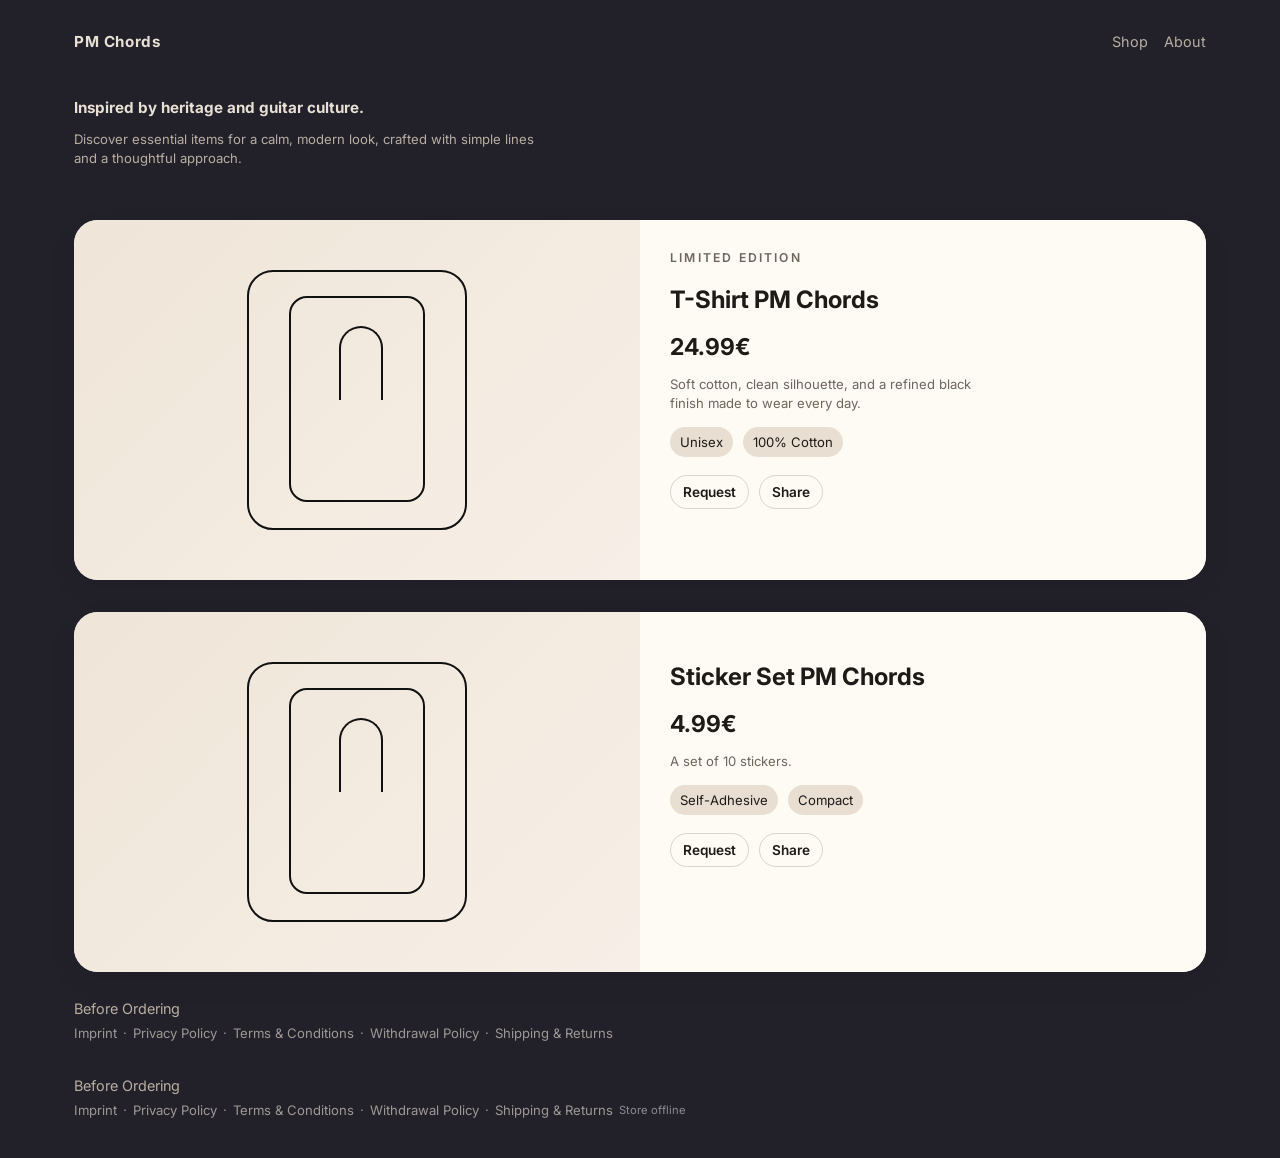
==== index.html @ fbcbb56b "Add before-ordering section and legal links" ====
<!DOCTYPE html>

<html lang="en">
  <head>
    <meta charset="UTF-8" />
    <meta name="viewport" content="width=device-width, initial-scale=1.0" />

    <title>PM Chords</title>

    <link
      rel="icon"
      type="image/png"
      sizes="16x16"
      href="assets/Favicon (16x16).png"
    />

    <link
      rel="icon"
      type="image/png"
      sizes="32x32"
      href="assets/Favicon (32x32).png"
    />

    <meta
      name="description"
      content="PM Chords offers carefully selected items inspired by heritage and guitar culture, crafted with simple lines and a thoughtful approach."
    />

    <meta property="og:url" content="https://pmchords.github.io/" />

    <link rel="preconnect" href="https://fonts.googleapis.com" />
    <link
      rel="preconnect"
      href="https://fonts.gstatic.com"
      crossorigin
    />

    <link
      href="https://fonts.googleapis.com/css2?family=Inter:wght@400;500;600;700&display=swap"
      rel="stylesheet"
    />

    <link
      href="https://fonts.cdnfonts.com/css/ro-spritendo"
      rel="stylesheet"
    />

    <link rel="stylesheet" href="style.css" />
  </head>

  <body>
    <div class="page-shell">

      <header class="topbar">
        <a class="brand" href="/">PM Chords</a>

        <nav class="topnav">
          <a href="#shop">Shop</a>

          <div class="about-wrapper">
            <a href="#" id="about-link" class="about-link">About</a>

            <div
              class="about-popover"
              id="about-popover"
              hidden
            >
              <p>
                A welcoming store with a carefully selected collection of unique pieces you won't find elsewhere.
                Open 10am–1pm and 2:30–7pm. Find us on
                <a
                  href="https://www.instagram.com/pmchordsonline"
                  target="_blank"
                  rel="noopener noreferrer"
                >Instagram</a>
                for updates &amp; events.
              </p>
            </div>
          </div>
        </nav>
      </header>

      <main>

        <section class="hero" id="about">
          <div class="hero-copy">
            <h1>Inspired by heritage and guitar culture.</h1>

            <p class="hero-text">
              Discover essential items for a calm, modern look,
              crafted with simple lines and a thoughtful approach.
            </p>
          </div>
        </section>

        <section class="product-section" id="shop">

          <article class="product-card">

            <div class="product-image">
              <div class="shirt-outline"></div>
            </div>

            <div class="product-details">

              <p class="eyebrow">Limited edition</p>

              <h2>T-Shirt PM Chords</h2>

              <p class="price">24.99€</p>

              <p class="description">
                Soft cotton, clean silhouette,
                and a refined black finish made
                to wear every day.
              </p>

              <div class="product-meta">
                <span>Unisex</span>
                <span>100% Cotton</span>
              </div>

              <div class="product-actions">

                <button
                  class="btn btn-share request-button"
                  id="request-button"
                  type="button"
                >
                  Request
                </button>

                <button
                  class="btn btn-share"
                  id="share-button"
                  type="button"
                >
                  Share
                </button>

              </div>

            </div>

          </article>

          <div class="product-spacer"></div>

          <article class="product-card">

            <div class="product-image">
              <div class="shirt-outline"></div>
            </div>

            <div class="product-details">

              <h2>Sticker Set PM Chords</h2>

              <p class="price">4.99€</p>

              <p class="description">
                A set of 10 stickers.
              </p>

              <div class="product-meta">
                <span>Self-Adhesive</span>
                <span>Compact</span>
              </div>

              <div class="product-actions">

                <button
                  class="btn btn-share request-button"
                  id="sticker-request-button"
                  type="button"
                >
                  Request
                </button>

                <button
                  class="btn btn-share"
                  id="sticker-share-button"
                  type="button"
                >
                  Share
                </button>

              </div>

            </div>

          </article>

        </section>

        <div class="bottom-info">

          <div class="before-ordering-wrapper">

            <span
              class="before-ordering-link"
              id="before-ordering-link"
            >
              Before Ordering
            </span>

            <div
              class="before-ordering-popover"
              id="before-ordering-popover"
            >
              <p>
                Before ordering, please review our
                <a href="terms.html">Terms &amp; Conditions</a>
                and
                <a href="withdrawal.html">Withdrawal Policy</a>.
              </p>
            </div>

          </div>

          <div class="legal-links">
            <a href="imprint.html">Imprint</a>
            <span>·</span>
            <a href="privacy.html">Privacy Policy</a>
            <span>·</span>
            <a href="terms.html">Terms &amp; Conditions</a>
            <span>·</span>
            <a href="withdrawal.html">Withdrawal Policy</a>
            <span>·</span>
            <a href="shipping.html">Shipping &amp; Returns</a>
          </div>

         <div class="bottom-info">

  <div class="before-ordering-wrapper">

    <span
      class="before-ordering-link"
      id="before-ordering-link"
    >
      Before Ordering
    </span>

    <div
      class="before-ordering-popover"
      id="before-ordering-popover"
    >
      <p>
        Before ordering, please review our
        <a href="terms.html">Terms &amp; Conditions</a>
        and
        <a href="withdrawal.html">Withdrawal Policy</a>.
      </p>
    </div>

  </div>

  <div class="legal-links">
    <a href="imprint.html">Imprint</a>
    <span>·</span>
    <a href="privacy.html">Privacy Policy</a>
    <span>·</span>
    <a href="terms.html">Terms &amp; Conditions</a>
    <span>·</span>
    <a href="withdrawal.html">Withdrawal Policy</a>
    <span>·</span>
    <a href="shipping.html">Shipping &amp; Returns</a>

    <span
      class="store-status"
      id="store-status"
    >
      Store offline
    </span>
  </div>

</div>

        </div>

      </main>

    </div>
  </body>
</html>
---- style.css ----
:root {
  color-scheme: dark;
  --bg: #22212A;
  --panel: #fefbf5;
  --text: #E8E0D5;
  --muted: #B9AEA2;
  --accent: #111111;
  --accent-soft: #e8ded2;
}

* {
  box-sizing: border-box;
}

body {
  margin: 0;
  font-family: "RO Spritendo", "Inter", sans-serif;
  background: var(--bg);
  color: var(--text);
  overflow-x: auto;
}

img {
  max-width: 100%;
  display: block;
}

.page-shell {
  max-width: 1180px;
  min-width: 980px;
  margin: 0 auto;
  padding: 24px;
}

.topbar {
  display: flex;
  justify-content: space-between;
  align-items: center;
  padding: 8px 0 24px;
  gap: 16px;
}

.brand {
  text-decoration: none;
  color: var(--text);
  font-weight: 700;
  font-size: 0.95rem;
  letter-spacing: 0.04em;
  text-transform: none;
}

.topnav {
  display: flex;
  gap: 16px;
}

.topnav a {
  text-decoration: none;
  color: var(--muted);
  font-size: 0.9rem;
}

.hero {
  display: grid;
  grid-template-columns: 1.2fr 0.8fr;
  gap: 32px;
  align-items: center;
  padding: 24px 0 36px;
}

.eyebrow {
  margin: 0 0 8px;
  color: #6e655c;
  letter-spacing: 0.18em;
  text-transform: uppercase;
  font-size: 0.76rem;
  font-weight: 600;
}

.hero h1 {
  margin: 0 0 10px;
  font-size: clamp(0.8rem, 1.4vw, 0.95rem);
  line-height: 1.15;
}

.hero-text {
  max-width: 460px;
  color: var(--muted);
  line-height: 1.45;
  font-size: 0.82rem;
  margin-bottom: 16px;
}

.btn {
  border: none;
  border-radius: 999px;
  padding: 10px 16px;
  font: inherit;
  font-weight: 600;
  cursor: pointer;
  transition: transform 0.2s ease, box-shadow 0.2s ease;
}

.btn:disabled {
  cursor: default;
}

.request-button:disabled {
  opacity: 0.45;
  transform: none;
  box-shadow: none;
}

.btn:hover {
  transform: translateY(-1px);
}

.btn-primary {
  text-decoration: none;
  display: inline-block;
  background: var(--accent);
  color: white;
  box-shadow: 0 8px 24px rgba(17, 17, 17, 0.12);
}

.product-card {
  border-radius: 24px;
  background: var(--panel);
  box-shadow: 0 10px 30px rgba(17, 17, 17, 0.06);
}

.hero-card {
  background: transparent;
  border: none;
  box-shadow: none;
  padding: 0;
  width: auto;
  max-width: 220px;
  display: inline-flex;
  align-items: center;
  justify-content: center;
  justify-self: center;
}

.hero-image {
  width: 147px;
  height: 147px;
  display: block;
  object-fit: contain;
  background: transparent;
  filter: none;
}

.product-card {
  display: grid;
  grid-template-columns: 1fr 1fr;
  overflow: hidden;
}

.product-image {
  background: linear-gradient(135deg, #efe5d8, #f7efe7);
  display: grid;
  place-items: center;
  min-height: 360px;
}

.shirt-outline {
  width: 220px;
  height: 260px;
  border: 2px solid var(--accent);
  border-radius: 26px;
  position: relative;
}

.shirt-outline::before {
  content: "";
  position: absolute;
  inset: 24px 40px 26px 40px;
  border: 2px solid var(--accent);
  border-radius: 18px;
}

.shirt-outline::after {
  content: "";
  position: absolute;
  top: 54px;
  left: 90px;
  width: 40px;
  height: 72px;
  border-top: 2px solid var(--accent);
  border-left: 2px solid var(--accent);
  border-right: 2px solid var(--accent);
  border-radius: 24px 24px 0 0;
}

.product-details {
  padding: 30px;
  background: var(--panel);
}

.product-details h2,
.product-details .price {
  color: #1d1a17;
}

.price {
  font-size: 1.45rem;
  font-weight: 700;
  margin: 8px 0 12px;
}

.description {
  color: #6e655c;
  line-height: 1.45;
  font-size: 0.82rem;
  margin-bottom: 14px;
  max-width: 320px;
}

.product-meta {
  display: flex;
  flex-wrap: wrap;
  gap: 10px;
  margin-bottom: 18px;
}

.product-meta span {
  padding: 7px 10px;
  background: var(--accent-soft);
  border-radius: 999px;
  font-size: 0.82rem;
  color: #1d1a17;
}

.btn-secondary {
  background: var(--accent);
  color: white;
}

.product-actions {
  display: flex;
  gap: 10px;
  flex-wrap: wrap;
}

.btn-share {
  background: transparent;
  color: #1d1a17;
  border: 1px solid rgba(17, 17, 17, 0.16);
  padding: 8px 12px;
  font-size: 0.85rem;
  line-height: 1.2;
  display: inline-flex;
  align-items: center;
  justify-content: center;
  text-decoration: none;
}

.about-wrapper {
  position: relative;
  display: inline-flex;
  align-items: center;
}

.about-link {
  position: relative;
}

.about-popover {
  position: absolute;
  top: calc(100% + 8px);
  left: 50%;
  transform: translateX(-50%);
  width: min(360px, 86vw);
  background: var(--panel);
  border: 1px solid rgba(17, 17, 17, 0.08);
  border-radius: 14px;
  box-shadow: 0 12px 28px rgba(17, 17, 17, 0.12);
  padding: 14px 16px;
  z-index: 20;
}

.about-popover p {
  margin: 0;
  font-size: 0.78rem;
  line-height: 1.5;
  color: #6e655c;
}

.about-popover p + p {
  margin-top: 16px;
}

.about-popover a {
  color: #6e655c;
  text-decoration: none;
  font-size: inherit;
}

.about-popover a:visited {
  color: #6e655c;
  text-decoration: none;
}

.about-popover a:hover {
  color: #6e655c;
  text-decoration: none;
}

.bottom-info {
  display: flex;
  flex-direction: column;
  align-items: flex-start;
  gap: 8px;
  padding: 28px 0 8px;
}

.before-ordering-wrapper {
  position: relative;
  display: inline-flex;
  align-items: center;
}

.before-ordering-wrapper::after {
  content: "";
  position: absolute;
  bottom: 100%;
  left: 0;
  width: 100%;
  height: 4px;
}

.before-ordering-link {
  text-decoration: none;
  color: var(--muted);
  font-size: 0.9rem;
}

.before-ordering-link:hover {
  color: var(--text);
}

.before-ordering-popover {
  position: absolute;
  bottom: calc(100% + 4px);
  left: 0;

  width: 360px;

  background: var(--panel);
  border: 1px solid rgba(17, 17, 17, 0.08);
  border-radius: 14px;
  box-shadow: 0 12px 28px rgba(17, 17, 17, 0.12);

  padding: 14px 16px;

  z-index: 20;

  opacity: 0;
  visibility: hidden;
  pointer-events: none;

  transition:
    opacity 0.25s ease,
    visibility 0.25s ease;
}

.before-ordering-wrapper:hover .before-ordering-popover,
.before-ordering-wrapper:focus-within .before-ordering-popover {
  opacity: 1;
  visibility: visible;
  pointer-events: auto;
}

.before-ordering-popover p {
  margin: 0;
  font-size: 0.78rem;
  line-height: 1.5;
  color: #6e655c;
}

.before-ordering-popover a {
  color: #1d1a17;
  text-decoration: underline;
  text-underline-offset: 2px;
}

.before-ordering-popover a:hover {
  opacity: 0.7;
}

.legal-links {
  display: flex;
  align-items: center;
  gap: 6px;
  color: #9f9894;
  font-size: 0.82rem;
}

.legal-links a {
  color: #9f9894;
  text-decoration: none;
}

.legal-links a:visited {
  color: #9f9894;
}

.legal-links a:hover {
  color: #b9aea2;
  text-decoration: none;
}

.legal-back {
  margin-top: 32px;
}

.legal-back a {
  color: #9f9894;
  text-decoration: none;
}

.legal-back a:visited {
  color: #9f9894;
}

.legal-back a:hover {
  color: #b9aea2;
  text-decoration: none;
}

.email-link {
  color: #8f8a91;
  text-decoration: none;
}

.email-link:visited {
  color: #8f8a91;
  text-decoration: none;
}

.email-link:hover {
  color: #77727a;
  text-decoration: none;
}

.privacy-link {
  color: #8f8a91;
  text-decoration: none;
}

.privacy-link:visited {
  color: #8f8a91;
  text-decoration: none;
}

.privacy-link:hover {
  color: #77727a;
  text-decoration: none;
}

.product-spacer {
  height: 32px;
}

.legal-content p {
  color: var(--muted);
}

.legal-content h1 {
  font-size: 1.7rem;
  line-height: 1.2;
}

.legal-content h2 {
  font-size: 1.1rem;
  line-height: 1.3;
}

.withdrawal-link {
  color: #8f8a91;
  text-decoration: none;
}

.withdrawal-link:visited {
  color: #8f8a91;
  text-decoration: none;
}

.withdrawal-link:hover {
  color: #77727a;
  text-decoration: none;
}

.store-status {
  display: flex;
  align-items: center;
  gap: 7px;
  color: #8f8a91;
  font-size: 0.7rem;
}

.store-status-dot {
  width: 6px;
  height: 6px;
  border-radius: 50%;
  background: #5a252b;
  display: inline-block;
  flex-shrink: 0;
}

.store-status-dot.online {
  background: #4f7658;
}

.store-status-dot.offline {
  background: #5a252b;
}

@media (max-width: 800px) {
  .page-shell {
    padding: 16px;
  }
}
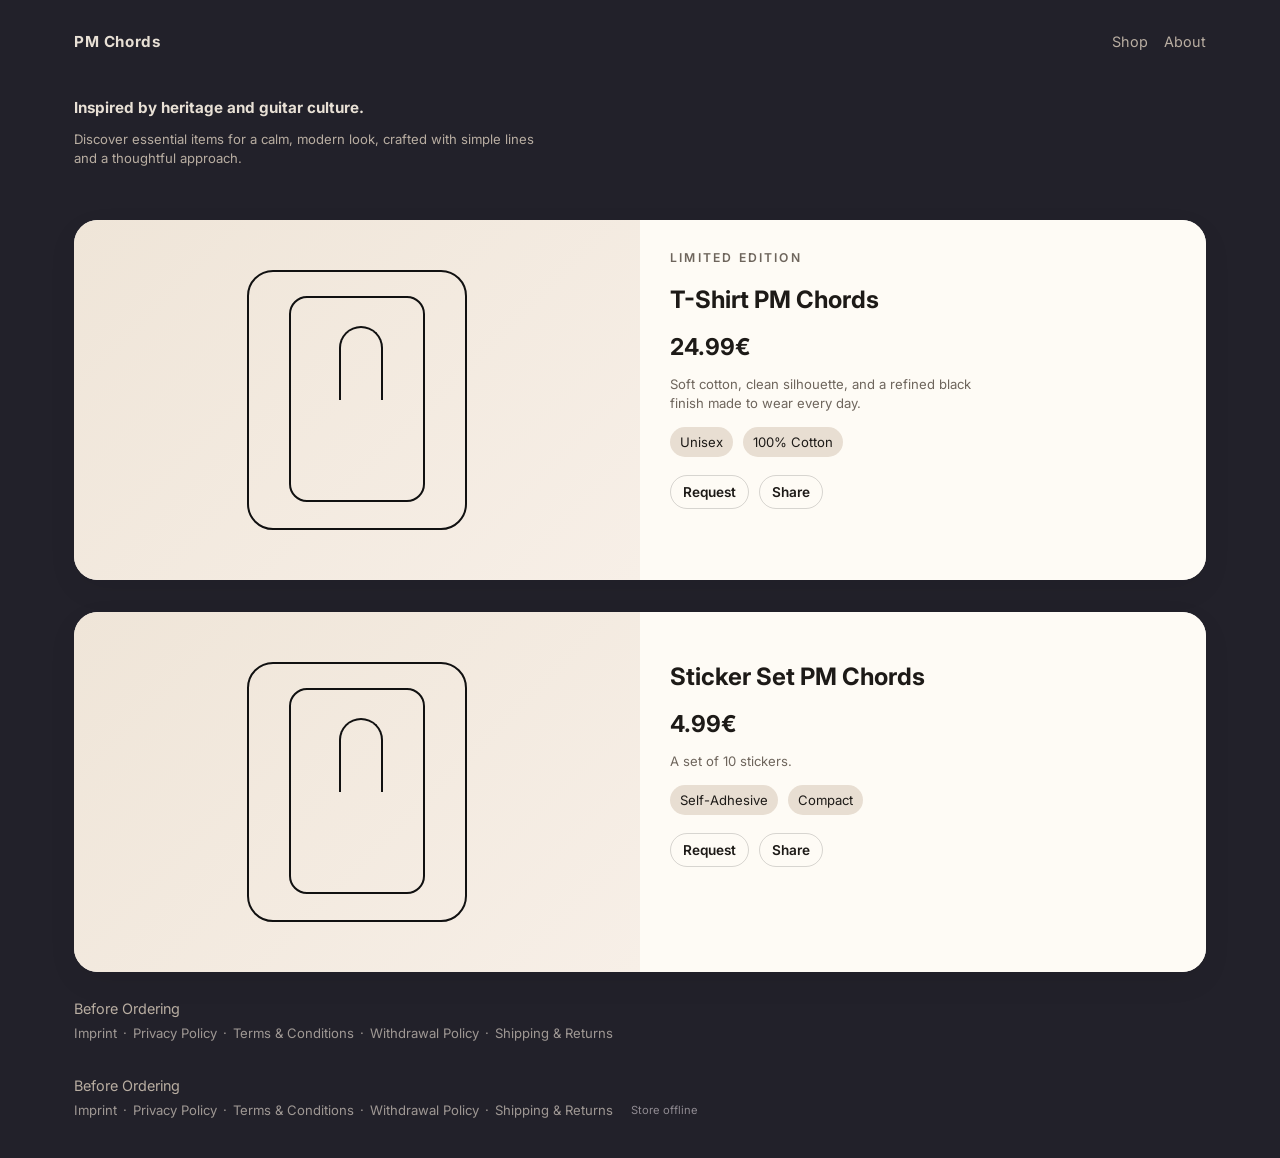
==== commit 22c8ab9b: "Refactor bottom-info and legal-links sections" ====
--- a/index.html
+++ b/index.html
@@ -230,7 +230,7 @@
             <a href="shipping.html">Shipping &amp; Returns</a>
           </div>
 
-         <div class="bottom-info">
+ <div class="bottom-info">
 
   <div class="before-ordering-wrapper">
 
@@ -256,14 +256,19 @@
   </div>
 
   <div class="legal-links">
+
     <a href="imprint.html">Imprint</a>
     <span>·</span>
+
     <a href="privacy.html">Privacy Policy</a>
     <span>·</span>
+
     <a href="terms.html">Terms &amp; Conditions</a>
     <span>·</span>
+
     <a href="withdrawal.html">Withdrawal Policy</a>
     <span>·</span>
+
     <a href="shipping.html">Shipping &amp; Returns</a>
 
     <span
@@ -272,13 +277,12 @@
     >
       Store offline
     </span>
+
   </div>
 
 </div>
 
-        </div>
-
-      </main>
+</main>
 
     </div>
   </body>
--- a/style.css
+++ b/style.css
@@ -493,28 +493,9 @@
 }
 
 .store-status {
-  display: flex;
-  align-items: center;
-  gap: 7px;
+  margin-left: 12px;
   color: #8f8a91;
   font-size: 0.7rem;
-}
-
-.store-status-dot {
-  width: 6px;
-  height: 6px;
-  border-radius: 50%;
-  background: #5a252b;
-  display: inline-block;
-  flex-shrink: 0;
-}
-
-.store-status-dot.online {
-  background: #4f7658;
-}
-
-.store-status-dot.offline {
-  background: #5a252b;
 }
 
 @media (max-width: 800px) {
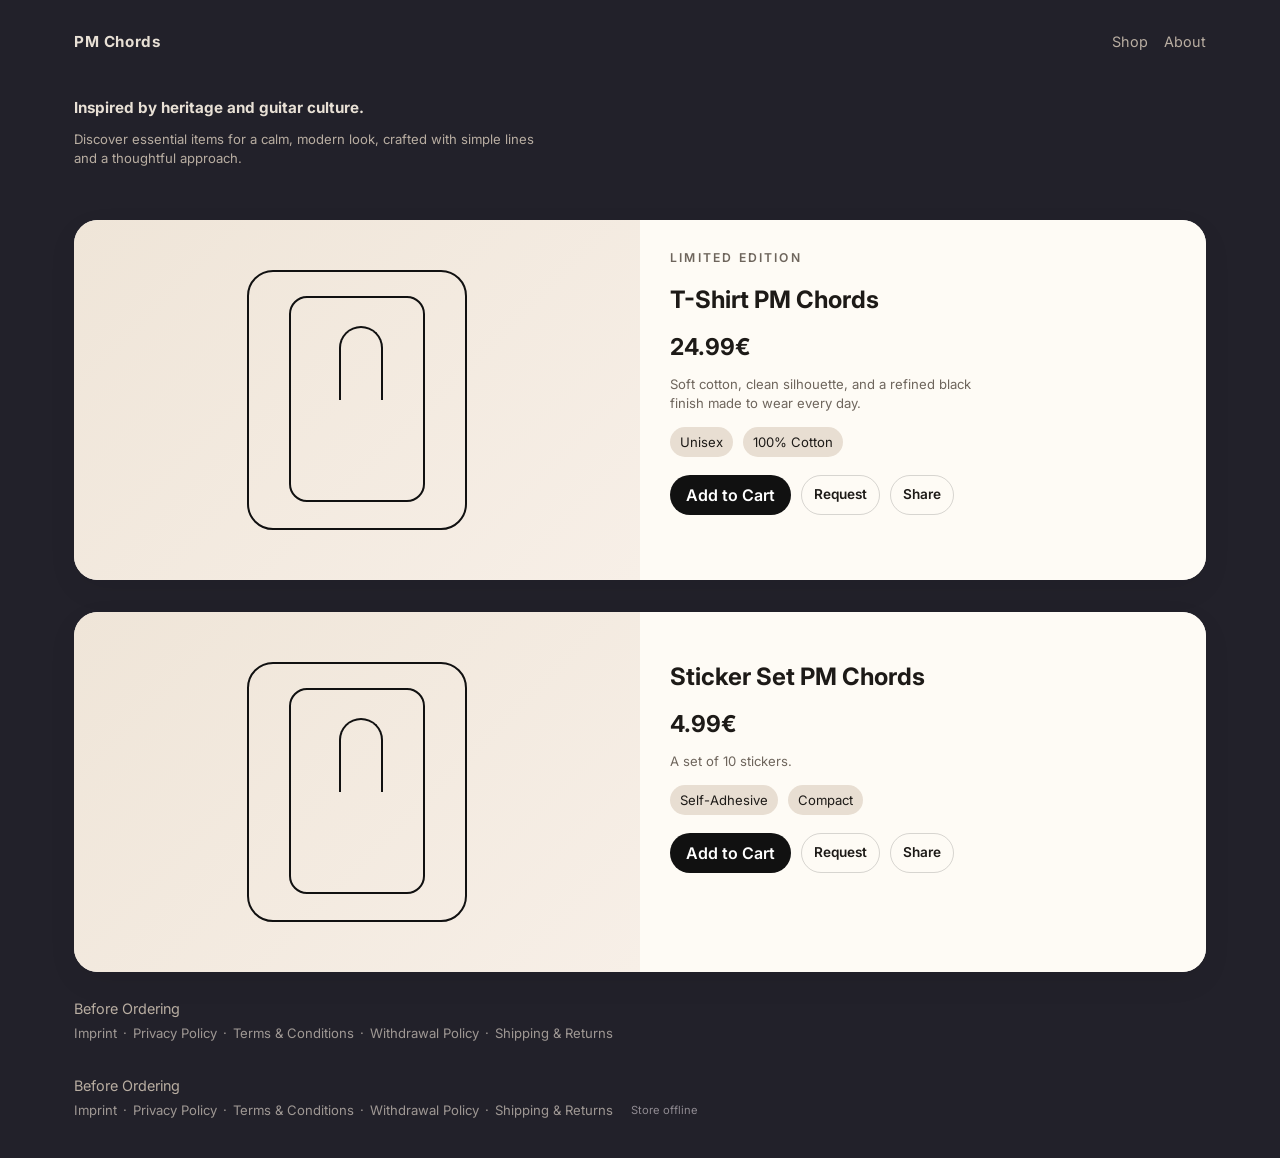
==== commit f17c45f5: "Replace buttons with 'Add to Cart' and 'Request'" ====
--- a/index.html
+++ b/index.html
@@ -120,25 +120,33 @@
                 <span>100% Cotton</span>
               </div>
 
-              <div class="product-actions">
-
-                <button
-                  class="btn btn-share request-button"
-                  id="request-button"
-                  type="button"
-                >
-                  Request
-                </button>
-
-                <button
-                  class="btn btn-share"
-                  id="share-button"
-                  type="button"
-                >
-                  Share
-                </button>
-
-              </div>
+             <div class="product-actions">
+
+  <button
+    class="btn btn-secondary"
+    id="add-to-cart"
+    type="button"
+  >
+    Add to Cart
+  </button>
+
+  <button
+    class="btn btn-share request-button"
+    id="request-button"
+    type="button"
+  >
+    Request
+  </button>
+
+  <button
+    class="btn btn-share"
+    id="share-button"
+    type="button"
+  >
+    Share
+  </button>
+
+</div>
 
             </div>
 
@@ -167,25 +175,33 @@
                 <span>Compact</span>
               </div>
 
-              <div class="product-actions">
-
-                <button
-                  class="btn btn-share request-button"
-                  id="sticker-request-button"
-                  type="button"
-                >
-                  Request
-                </button>
-
-                <button
-                  class="btn btn-share"
-                  id="sticker-share-button"
-                  type="button"
-                >
-                  Share
-                </button>
-
-              </div>
+             <div class="product-actions">
+
+  <button
+    class="btn btn-secondary"
+    id="sticker-add-to-cart"
+    type="button"
+  >
+    Add to Cart
+  </button>
+
+  <button
+    class="btn btn-share request-button"
+    id="sticker-request-button"
+    type="button"
+  >
+    Request
+  </button>
+
+  <button
+    class="btn btn-share"
+    id="sticker-share-button"
+    type="button"
+  >
+    Share
+  </button>
+
+</div>
 
             </div>
 
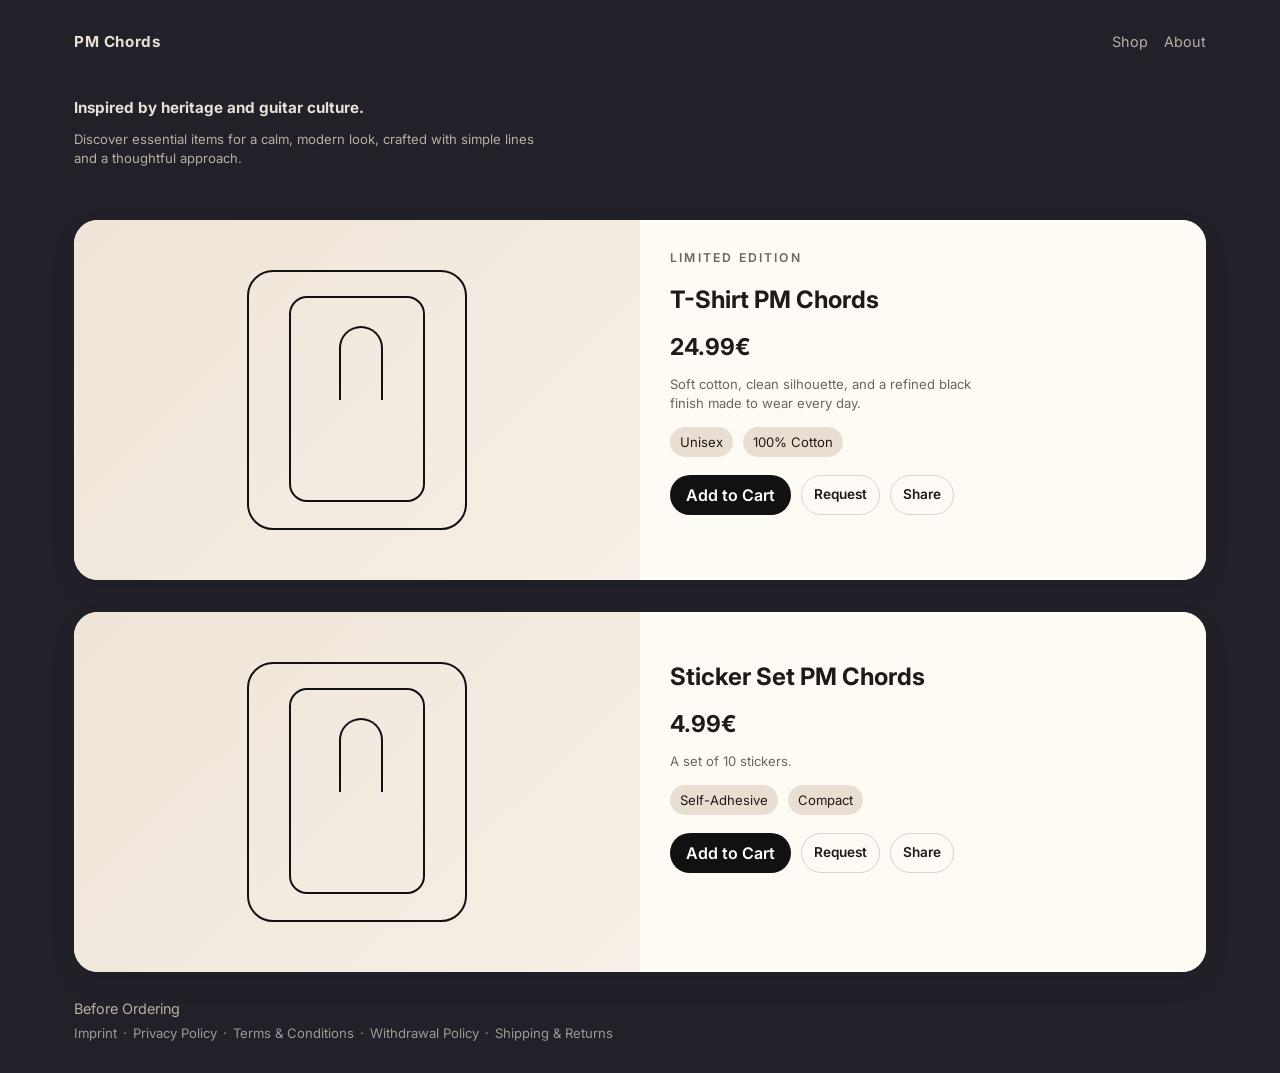
==== commit 9f361ada: "Remove bottom-info section from index.html Removed bottom-info section including before-ordering and" ====
--- a/index.html
+++ b/index.html
@@ -246,54 +246,6 @@
             <a href="shipping.html">Shipping &amp; Returns</a>
           </div>
 
- <div class="bottom-info">
-
-  <div class="before-ordering-wrapper">
-
-    <span
-      class="before-ordering-link"
-      id="before-ordering-link"
-    >
-      Before Ordering
-    </span>
-
-    <div
-      class="before-ordering-popover"
-      id="before-ordering-popover"
-    >
-      <p>
-        Before ordering, please review our
-        <a href="terms.html">Terms &amp; Conditions</a>
-        and
-        <a href="withdrawal.html">Withdrawal Policy</a>.
-      </p>
-    </div>
-
-  </div>
-
-  <div class="legal-links">
-
-    <a href="imprint.html">Imprint</a>
-    <span>·</span>
-
-    <a href="privacy.html">Privacy Policy</a>
-    <span>·</span>
-
-    <a href="terms.html">Terms &amp; Conditions</a>
-    <span>·</span>
-
-    <a href="withdrawal.html">Withdrawal Policy</a>
-    <span>·</span>
-
-    <a href="shipping.html">Shipping &amp; Returns</a>
-
-    <span
-      class="store-status"
-      id="store-status"
-    >
-      Store offline
-    </span>
-
   </div>
 
 </div>
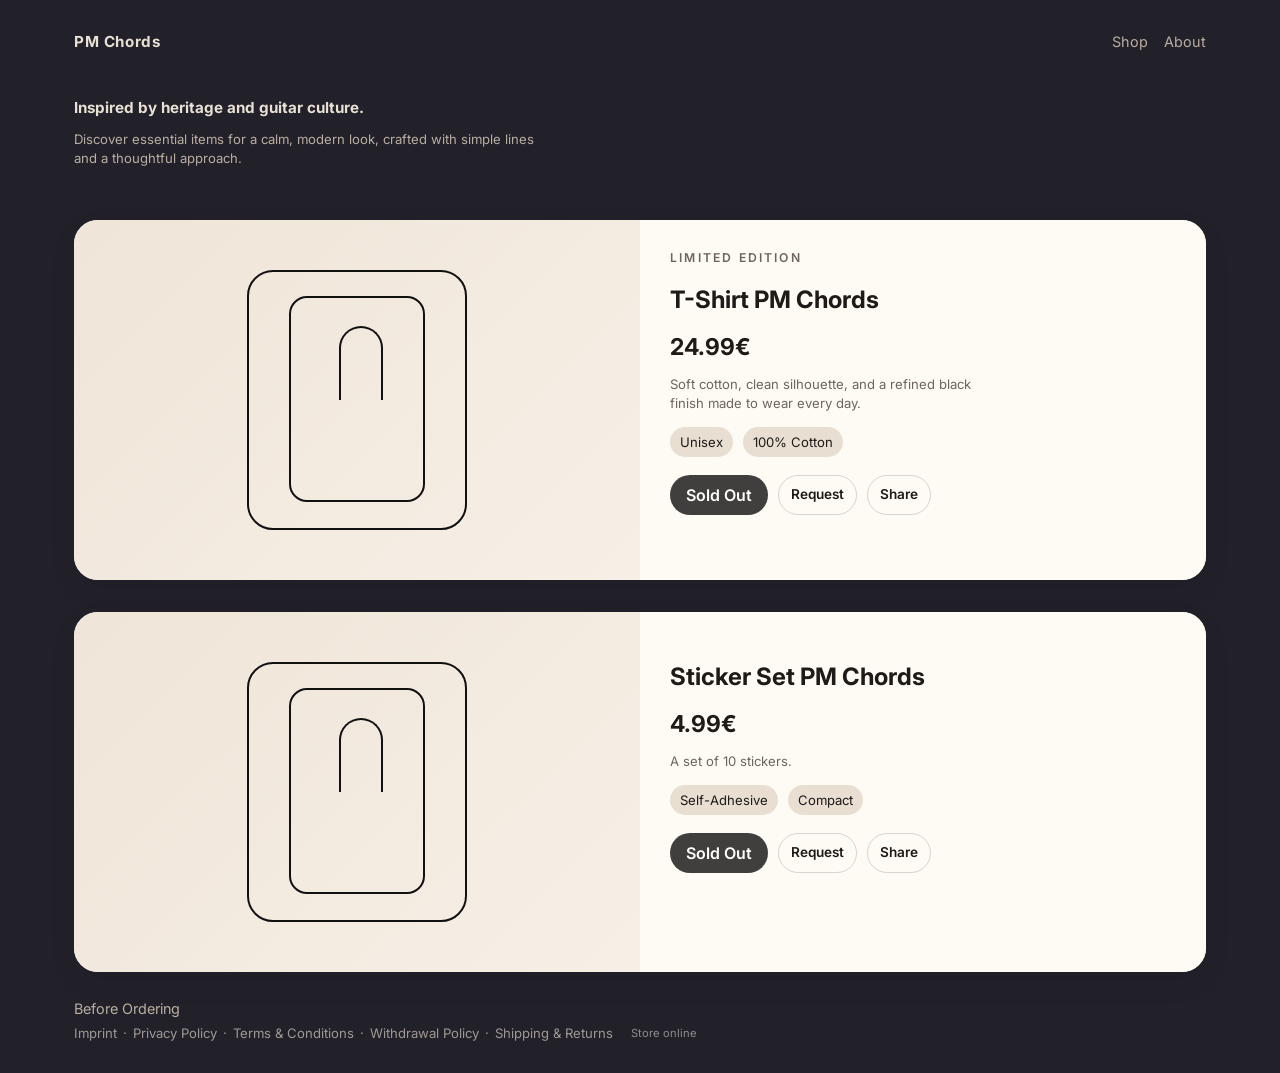
==== commit 1ee2aea7: "Refactor HTML structure and formatting" ====
--- a/index.html
+++ b/index.html
@@ -29,6 +29,7 @@
     <meta property="og:url" content="https://pmchords.github.io/" />
 
     <link rel="preconnect" href="https://fonts.googleapis.com" />
+
     <link
       rel="preconnect"
       href="https://fonts.gstatic.com"
@@ -52,13 +53,22 @@
     <div class="page-shell">
 
       <header class="topbar">
+
         <a class="brand" href="/">PM Chords</a>
 
         <nav class="topnav">
+
           <a href="#shop">Shop</a>
 
           <div class="about-wrapper">
-            <a href="#" id="about-link" class="about-link">About</a>
+
+            <a
+              href="#"
+              id="about-link"
+              class="about-link"
+            >
+              About
+            </a>
 
             <div
               class="about-popover"
@@ -76,24 +86,40 @@
                 for updates &amp; events.
               </p>
             </div>
+
           </div>
+
         </nav>
+
       </header>
 
       <main>
 
-        <section class="hero" id="about">
+        <section
+          class="hero"
+          id="about"
+        >
+
           <div class="hero-copy">
-            <h1>Inspired by heritage and guitar culture.</h1>
+
+            <h1>
+              Inspired by heritage and guitar culture.
+            </h1>
 
             <p class="hero-text">
               Discover essential items for a calm, modern look,
               crafted with simple lines and a thoughtful approach.
             </p>
+
           </div>
+
         </section>
 
-        <section class="product-section" id="shop">
+
+        <section
+          class="product-section"
+          id="shop"
+        >
 
           <article class="product-card">
 
@@ -103,11 +129,17 @@
 
             <div class="product-details">
 
-              <p class="eyebrow">Limited edition</p>
-
-              <h2>T-Shirt PM Chords</h2>
-
-              <p class="price">24.99€</p>
+              <p class="eyebrow">
+                Limited edition
+              </p>
+
+              <h2>
+                T-Shirt PM Chords
+              </h2>
+
+              <p class="price">
+                24.99€
+              </p>
 
               <p class="description">
                 Soft cotton, clean silhouette,
@@ -116,43 +148,52 @@
               </p>
 
               <div class="product-meta">
-                <span>Unisex</span>
-                <span>100% Cotton</span>
+
+                <span>
+                  Unisex
+                </span>
+
+                <span>
+                  100% Cotton
+                </span>
+
               </div>
 
-             <div class="product-actions">
-
-  <button
-    class="btn btn-secondary"
-    id="add-to-cart"
-    type="button"
-  >
-    Add to Cart
-  </button>
-
-  <button
-    class="btn btn-share request-button"
-    id="request-button"
-    type="button"
-  >
-    Request
-  </button>
-
-  <button
-    class="btn btn-share"
-    id="share-button"
-    type="button"
-  >
-    Share
-  </button>
-
-</div>
+              <div class="product-actions">
+
+                <button
+                  class="btn btn-secondary"
+                  id="add-to-cart"
+                  type="button"
+                >
+                  Add to Cart
+                </button>
+
+                <button
+                  class="btn btn-share request-button"
+                  id="request-button"
+                  type="button"
+                >
+                  Request
+                </button>
+
+                <button
+                  class="btn btn-share"
+                  id="share-button"
+                  type="button"
+                >
+                  Share
+                </button>
+
+              </div>
 
             </div>
 
           </article>
 
+
           <div class="product-spacer"></div>
+
 
           <article class="product-card">
 
@@ -162,52 +203,64 @@
 
             <div class="product-details">
 
-              <h2>Sticker Set PM Chords</h2>
-
-              <p class="price">4.99€</p>
+              <h2>
+                Sticker Set PM Chords
+              </h2>
+
+              <p class="price">
+                4.99€
+              </p>
 
               <p class="description">
                 A set of 10 stickers.
               </p>
 
               <div class="product-meta">
-                <span>Self-Adhesive</span>
-                <span>Compact</span>
+
+                <span>
+                  Self-Adhesive
+                </span>
+
+                <span>
+                  Compact
+                </span>
+
               </div>
 
-             <div class="product-actions">
-
-  <button
-    class="btn btn-secondary"
-    id="sticker-add-to-cart"
-    type="button"
-  >
-    Add to Cart
-  </button>
-
-  <button
-    class="btn btn-share request-button"
-    id="sticker-request-button"
-    type="button"
-  >
-    Request
-  </button>
-
-  <button
-    class="btn btn-share"
-    id="sticker-share-button"
-    type="button"
-  >
-    Share
-  </button>
-
-</div>
+              <div class="product-actions">
+
+                <button
+                  class="btn btn-secondary"
+                  id="sticker-add-to-cart"
+                  type="button"
+                >
+                  Add to Cart
+                </button>
+
+                <button
+                  class="btn btn-share request-button"
+                  id="sticker-request-button"
+                  type="button"
+                >
+                  Request
+                </button>
+
+                <button
+                  class="btn btn-share"
+                  id="sticker-share-button"
+                  type="button"
+                >
+                  Share
+                </button>
+
+              </div>
 
             </div>
 
           </article>
 
         </section>
+
 
         <div class="bottom-info">
 
@@ -226,32 +279,65 @@
             >
               <p>
                 Before ordering, please review our
-                <a href="terms.html">Terms &amp; Conditions</a>
+                <a href="terms.html">
+                  Terms &amp; Conditions
+                </a>
                 and
-                <a href="withdrawal.html">Withdrawal Policy</a>.
+                <a href="withdrawal.html">
+                  Withdrawal Policy
+                </a>.
               </p>
             </div>
 
           </div>
 
+
           <div class="legal-links">
-            <a href="imprint.html">Imprint</a>
+
+            <a href="imprint.html">
+              Imprint
+            </a>
+
             <span>·</span>
-            <a href="privacy.html">Privacy Policy</a>
+
+            <a href="privacy.html">
+              Privacy Policy
+            </a>
+
             <span>·</span>
-            <a href="terms.html">Terms &amp; Conditions</a>
+
+            <a href="terms.html">
+              Terms &amp; Conditions
+            </a>
+
             <span>·</span>
-            <a href="withdrawal.html">Withdrawal Policy</a>
+
+            <a href="withdrawal.html">
+              Withdrawal Policy
+            </a>
+
             <span>·</span>
-            <a href="shipping.html">Shipping &amp; Returns</a>
+
+            <a href="shipping.html">
+              Shipping &amp; Returns
+            </a>
+
+            <span
+              class="store-status"
+              id="store-status"
+            >
+              Store offline
+            </span>
+
           </div>
 
-  </div>
-
-</div>
-
-</main>
+        </div>
+
+      </main>
 
     </div>
+
+    <script src="script.js"></script>
+
   </body>
 </html>
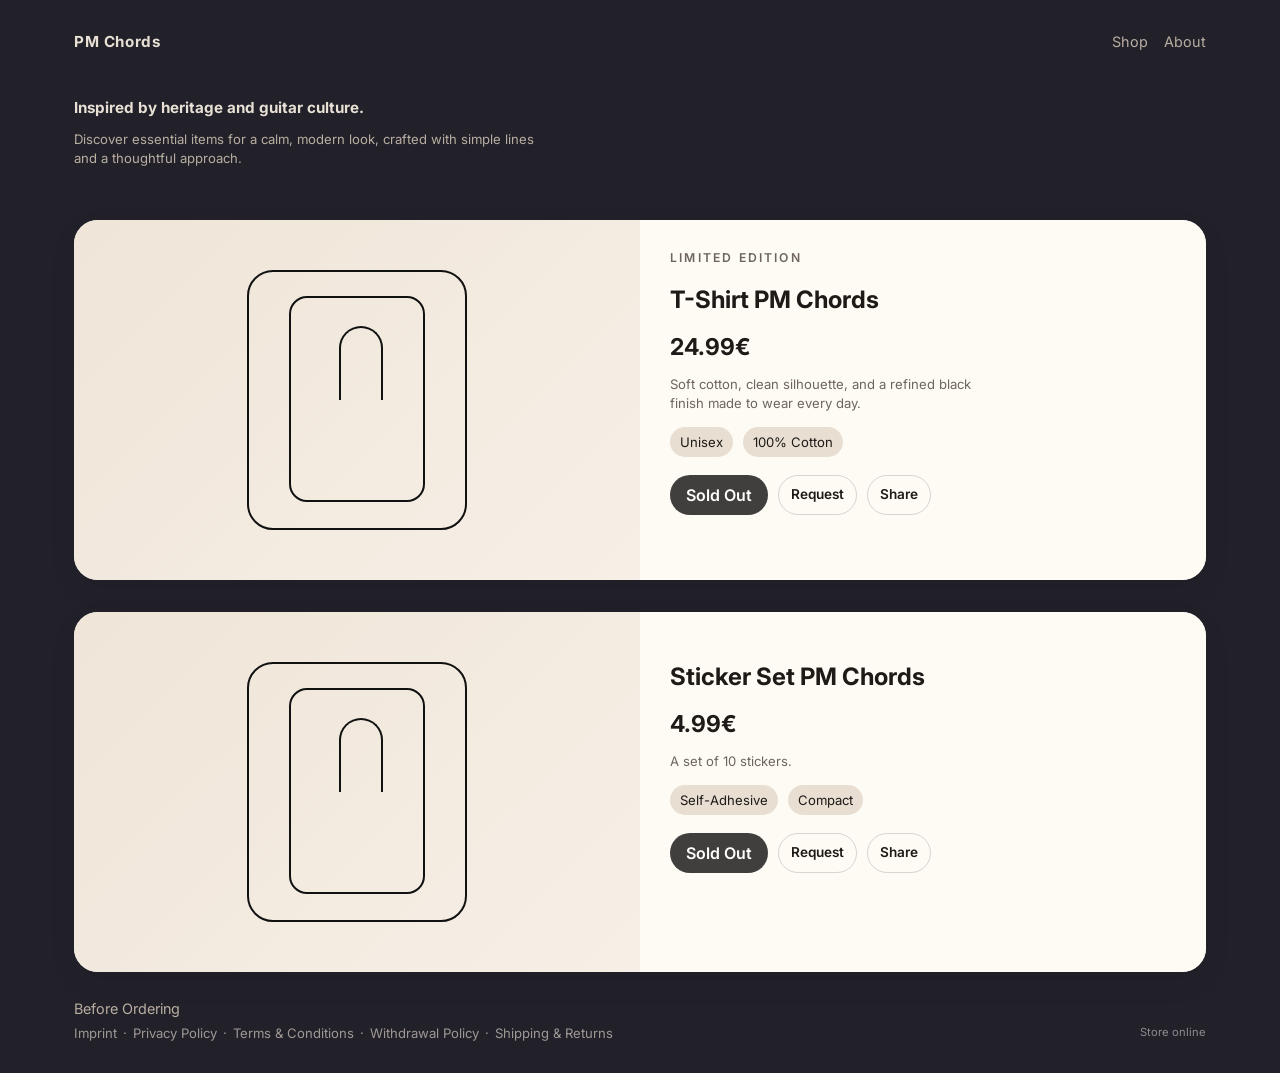
==== commit f4f68152: "Fix HTML formatting for Withdrawal Policy link" ====
--- a/index.html
+++ b/index.html
@@ -284,8 +284,7 @@
                 </a>
                 and
                 <a href="withdrawal.html">
-                  Withdrawal Policy
-                </a>.
+                  Withdrawal Policy</a>.
               </p>
             </div>
 
--- a/style.css
+++ b/style.css
@@ -393,6 +393,7 @@
   display: flex;
   align-items: center;
   gap: 6px;
+  width: 100%;
   color: #9f9894;
   font-size: 0.82rem;
 }
@@ -493,9 +494,10 @@
 }
 
 .store-status {
-  margin-left: 12px;
+  margin-left: auto;
   color: #8f8a91;
   font-size: 0.7rem;
+  line-height: 1;
 }
 
 @media (max-width: 800px) {
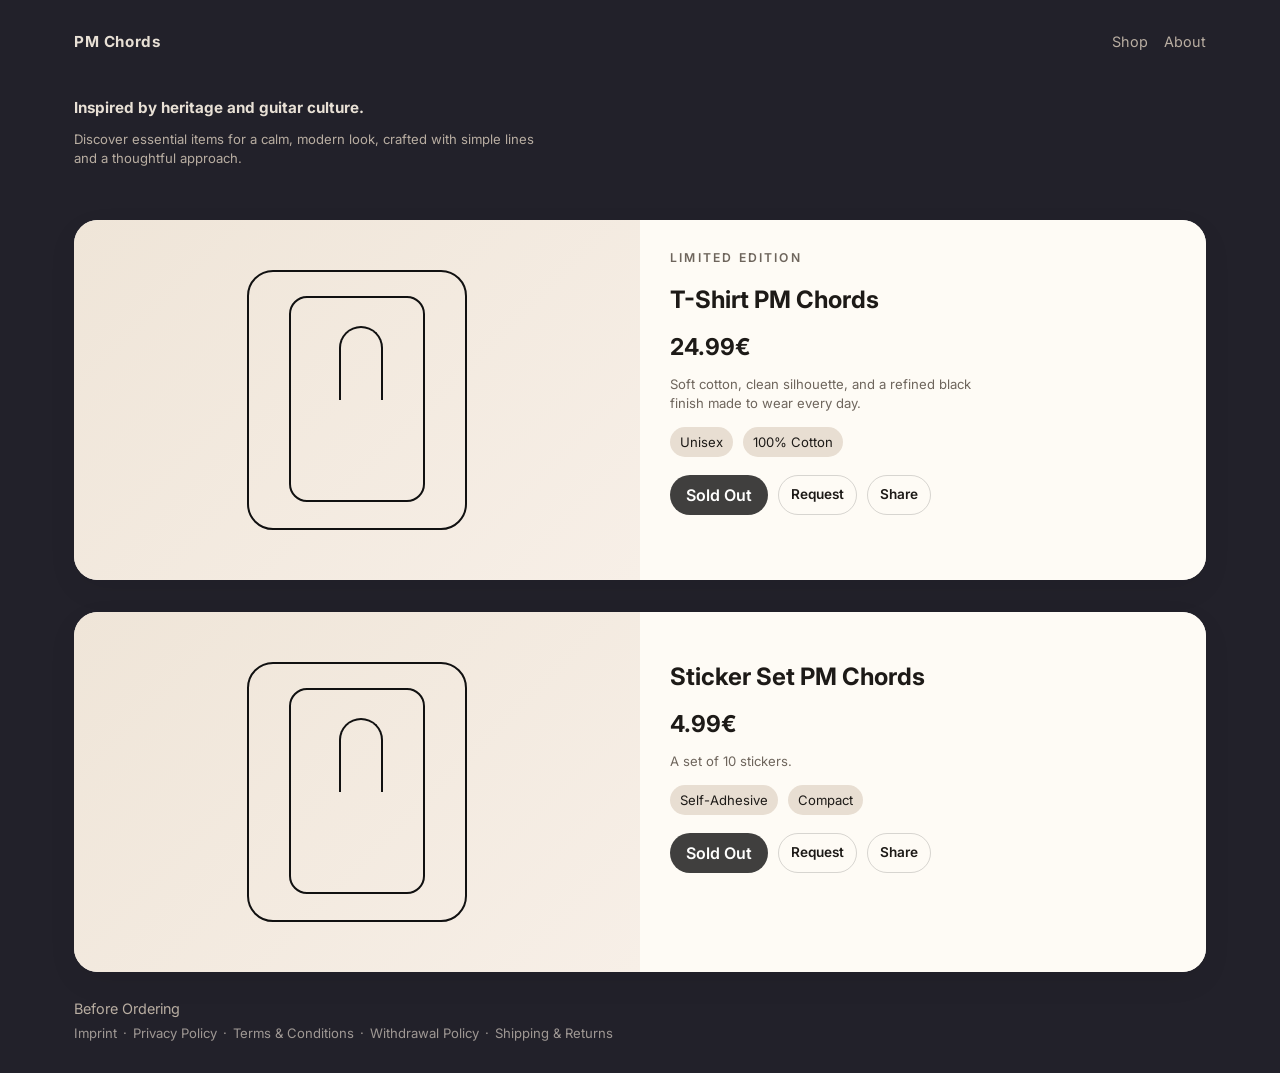
==== commit 75f09911: "Remove offline store status message Removed store status message indicating offline status." ====
--- a/index.html
+++ b/index.html
@@ -284,7 +284,8 @@
                 </a>
                 and
                 <a href="withdrawal.html">
-                  Withdrawal Policy</a>.
+                  Withdrawal Policy
+                </a>.
               </p>
             </div>
 
@@ -321,13 +322,6 @@
               Shipping &amp; Returns
             </a>
 
-            <span
-              class="store-status"
-              id="store-status"
-            >
-              Store offline
-            </span>
-
           </div>
 
         </div>
--- a/style.css
+++ b/style.css
@@ -372,6 +372,12 @@
   pointer-events: auto;
 }
 
+.before-ordering-wrapper.shop-inactive .before-ordering-popover {
+  opacity: 0;
+  visibility: hidden;
+  pointer-events: none;
+}
+
 .before-ordering-popover p {
   margin: 0;
   font-size: 0.78rem;
@@ -493,13 +499,6 @@
   text-decoration: none;
 }
 
-.store-status {
-  margin-left: auto;
-  color: #8f8a91;
-  font-size: 0.7rem;
-  line-height: 1;
-}
-
 @media (max-width: 800px) {
   .page-shell {
     padding: 16px;
